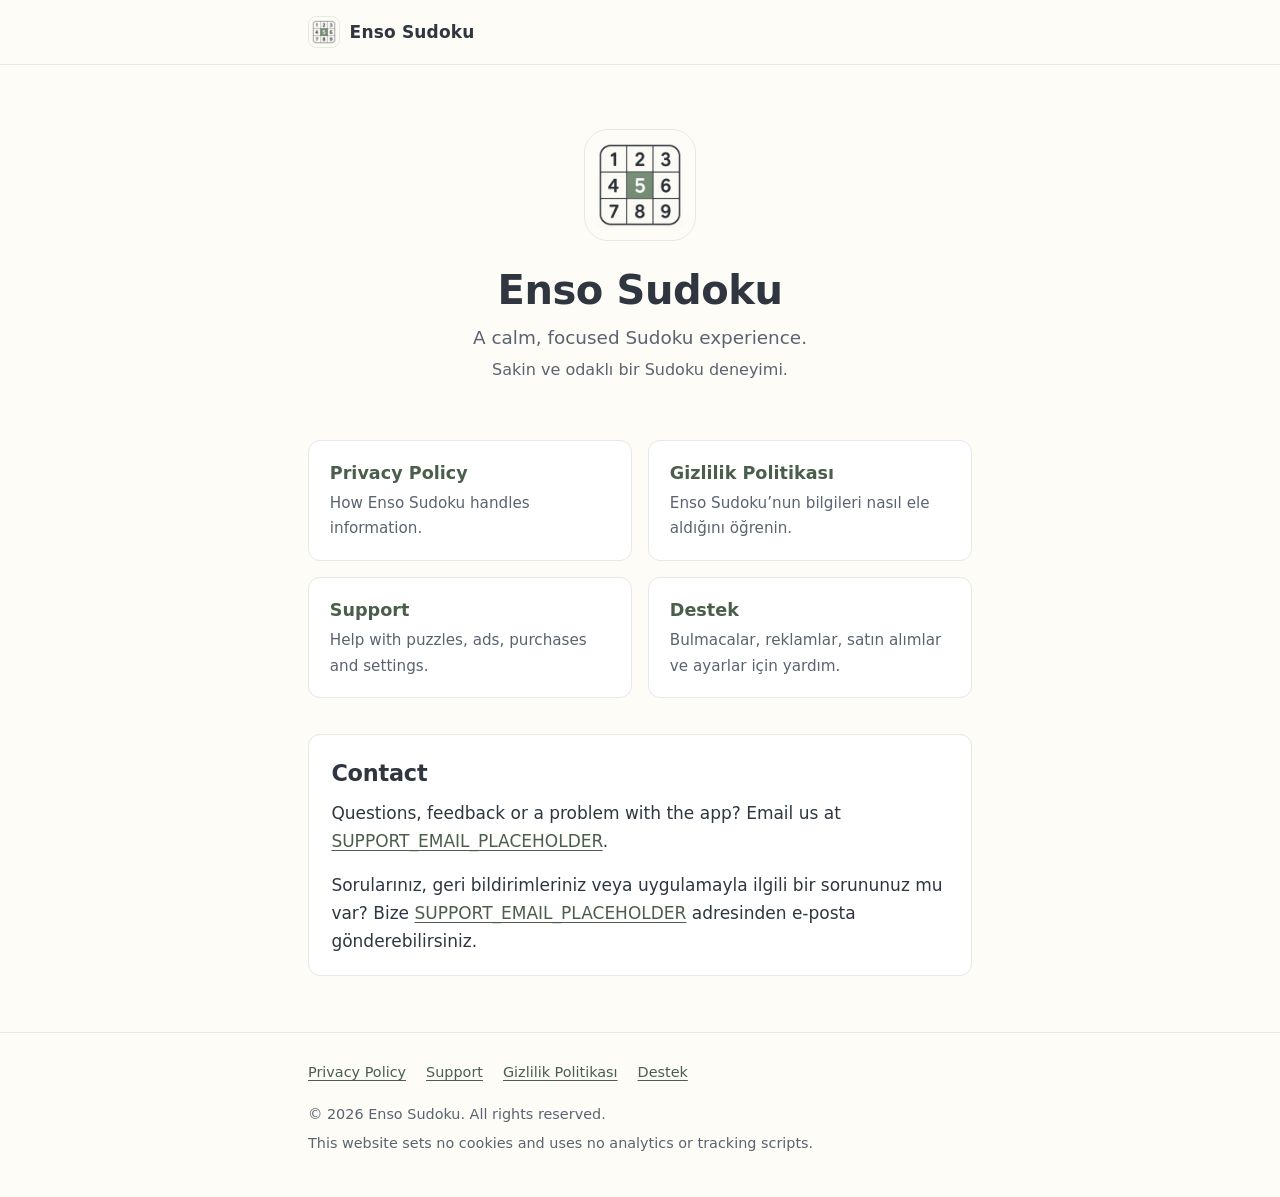
==== index.html @ 33f98cc6 "feat: launch Enso Sudoku support site Static GitHub Pages site with the public Privacy Policy and Su" ====
<!doctype html>
<html lang="en">
<head>
  <meta charset="utf-8">
  <meta name="viewport" content="width=device-width, initial-scale=1">
  <title>Enso Sudoku — Privacy &amp; Support</title>
  <meta name="description" content="Enso Sudoku is a calm, focused Sudoku experience. Find the Privacy Policy and Support pages in English and Turkish.">
  <link rel="canonical" href="https://ozturkbay.github.io/enso-sudoku-support/">
  <meta name="theme-color" content="#FDFCF7" media="(prefers-color-scheme: light)">
  <meta name="theme-color" content="#1F242B" media="(prefers-color-scheme: dark)">
  <link rel="icon" type="image/png" sizes="64x64" href="assets/images/favicon.png">
  <link rel="apple-touch-icon" href="assets/images/apple-touch-icon.png">
  <link rel="stylesheet" href="assets/css/styles.css">
</head>
<body>
  <a class="skip-link" href="#main">Skip to content</a>

  <header class="site-header">
    <div class="container">
      <a class="brand" href="./">
        <img src="assets/images/enso-icon.png" alt="" width="32" height="32">
        <span>Enso Sudoku</span>
      </a>
    </div>
  </header>

  <main id="main">
    <div class="container">
      <section class="hero" aria-labelledby="page-title">
        <img src="assets/images/enso-icon.png" alt="Enso Sudoku app icon" width="112" height="112">
        <h1 id="page-title">Enso Sudoku</h1>
        <p class="lead">A calm, focused Sudoku experience.</p>
        <p class="lead" lang="tr">Sakin ve odaklı bir Sudoku deneyimi.</p>
      </section>

      <nav aria-label="Policies and help">
        <ul class="card-grid">
          <li>
            <a class="link-card" href="privacy/">
              <span class="title">Privacy Policy</span>
              <span class="desc">How Enso Sudoku handles information.</span>
            </a>
          </li>
          <li lang="tr">
            <a class="link-card" href="privacy/tr/" hreflang="tr">
              <span class="title">Gizlilik Politikası</span>
              <span class="desc">Enso Sudoku’nun bilgileri nasıl ele aldığını öğrenin.</span>
            </a>
          </li>
          <li>
            <a class="link-card" href="support/">
              <span class="title">Support</span>
              <span class="desc">Help with puzzles, ads, purchases and settings.</span>
            </a>
          </li>
          <li lang="tr">
            <a class="link-card" href="support/tr/" hreflang="tr">
              <span class="title">Destek</span>
              <span class="desc">Bulmacalar, reklamlar, satın alımlar ve ayarlar için yardım.</span>
            </a>
          </li>
        </ul>
      </nav>

      <section class="card" aria-labelledby="contact-title">
        <h2 id="contact-title">Contact</h2>
        <p>Questions, feedback or a problem with the app? Email us at <a href="mailto:SUPPORT_EMAIL_PLACEHOLDER">SUPPORT_EMAIL_PLACEHOLDER</a>.</p>
        <p lang="tr">Sorularınız, geri bildirimleriniz veya uygulamayla ilgili bir sorununuz mu var? Bize <a href="mailto:SUPPORT_EMAIL_PLACEHOLDER">SUPPORT_EMAIL_PLACEHOLDER</a> adresinden e-posta gönderebilirsiniz.</p>
      </section>
    </div>
  </main>

  <footer class="site-footer">
    <div class="container">
      <nav aria-label="Footer">
        <ul>
          <li><a href="privacy/">Privacy Policy</a></li>
          <li><a href="support/">Support</a></li>
          <li lang="tr"><a href="privacy/tr/" hreflang="tr">Gizlilik Politikası</a></li>
          <li lang="tr"><a href="support/tr/" hreflang="tr">Destek</a></li>
        </ul>
      </nav>
      <p>&copy; 2026 Enso Sudoku. All rights reserved.</p>
      <p>This website sets no cookies and uses no analytics or tracking scripts.</p>
    </div>
  </footer>
</body>
</html>
---- assets/css/styles.css ----
/* Enso Sudoku — support site
   Plain CSS, system fonts, no external resources. */

:root {
  /* Brand */
  --sage: #7a8f7a;
  --charcoal: #2f3640;
  --ivory: #fdfcf7;
  --mist: #e7e9e5;

  /* Roles (light) */
  --bg: var(--ivory);
  --surface: #ffffff;
  --text: var(--charcoal);
  --text-muted: #5b6370;
  --border: var(--mist);
  --accent: var(--sage);
  --accent-strong: #4a5e4b; /* sage darkened for text-level contrast */
  --accent-soft: #eef1ec;
  --focus: #4a5e4b;

  --radius: 12px;
  --radius-sm: 8px;
  --measure: 44rem;
  --gutter: 1.25rem;

  --font: -apple-system, BlinkMacSystemFont, "Segoe UI", system-ui, Roboto,
    "Helvetica Neue", Arial, sans-serif;

  color-scheme: light dark;
}

@media (prefers-color-scheme: dark) {
  :root {
    --bg: #1f242b;
    --surface: #2a3038;
    --text: #ecede8;
    --text-muted: #b4b9b1;
    --border: #3a414b;
    --accent: #7a8f7a;
    --accent-strong: #a9bba9;
    --accent-soft: #283029;
    --focus: #a9bba9;
  }
}

*,
*::before,
*::after {
  box-sizing: border-box;
}

html {
  -webkit-text-size-adjust: 100%;
  text-size-adjust: 100%;
}

body {
  margin: 0;
  background: var(--bg);
  color: var(--text);
  font-family: var(--font);
  font-size: 1.0625rem;
  line-height: 1.65;
  overflow-wrap: break-word;
}

img {
  max-width: 100%;
  height: auto;
  display: block;
}

/* Links & focus */

a {
  color: var(--accent-strong);
  text-decoration: underline;
  text-decoration-thickness: 1px;
  text-underline-offset: 0.18em;
}

a:hover {
  text-decoration-thickness: 2px;
}

:focus-visible {
  outline: 3px solid var(--focus);
  outline-offset: 3px;
  border-radius: 4px;
}

.skip-link {
  position: absolute;
  left: 1rem;
  top: -100px;
  background: var(--surface);
  color: var(--text);
  padding: 0.6rem 1rem;
  border: 1px solid var(--border);
  border-radius: var(--radius-sm);
  z-index: 10;
}

.skip-link:focus {
  top: 1rem;
}

/* Layout */

.container {
  width: 100%;
  max-width: var(--measure);
  margin: 0 auto;
  padding: 0 var(--gutter);
}

.site-header {
  border-bottom: 1px solid var(--border);
}

.site-header .container {
  display: flex;
  align-items: center;
  justify-content: space-between;
  gap: 1rem;
  min-height: 4rem;
}

.brand {
  display: inline-flex;
  align-items: center;
  gap: 0.6rem;
  color: var(--text);
  font-weight: 600;
  text-decoration: none;
  letter-spacing: 0.01em;
}

.brand img {
  width: 32px;
  height: 32px;
  border-radius: 8px;
  border: 1px solid var(--border);
}

.lang-switch {
  font-size: 0.95rem;
  white-space: nowrap;
}

main {
  padding: 2.5rem 0 3.5rem;
}

.site-footer {
  border-top: 1px solid var(--border);
  color: var(--text-muted);
  font-size: 0.9rem;
  padding: 1.75rem 0 2.25rem;
}

.site-footer p {
  margin: 0.35rem 0;
}

.site-footer nav ul {
  list-style: none;
  margin: 0 0 0.75rem;
  padding: 0;
  display: flex;
  flex-wrap: wrap;
  gap: 0.4rem 1.25rem;
}

/* Typography */

h1,
h2,
h3 {
  line-height: 1.25;
  letter-spacing: -0.01em;
  color: var(--text);
}

h1 {
  font-size: clamp(1.9rem, 1.4rem + 2.2vw, 2.5rem);
  font-weight: 650;
  margin: 0 0 0.5rem;
}

h2 {
  font-size: 1.4rem;
  font-weight: 620;
  margin: 2.75rem 0 0.75rem;
  padding-top: 0.25rem;
}

h3 {
  font-size: 1.1rem;
  font-weight: 620;
  margin: 1.75rem 0 0.4rem;
}

p,
ul,
ol {
  margin: 0 0 1rem;
}

ul,
ol {
  padding-left: 1.35rem;
}

li {
  margin-bottom: 0.35rem;
}

strong {
  font-weight: 620;
}

.lead {
  font-size: 1.15rem;
  color: var(--text-muted);
  margin-bottom: 1.25rem;
}

.meta {
  color: var(--text-muted);
  font-size: 0.95rem;
  margin-bottom: 2rem;
}

.muted {
  color: var(--text-muted);
}

code,
kbd {
  font-family: ui-monospace, SFMono-Regular, Menlo, Consolas, monospace;
  font-size: 0.9em;
}

/* Section anchors land below the top edge */
[id] {
  scroll-margin-top: 1.25rem;
}

/* Hero (home) */

.hero {
  text-align: center;
  padding: 1.5rem 0 1rem;
}

.hero img {
  width: 112px;
  height: 112px;
  margin: 0 auto 1.5rem;
  border-radius: 24px;
  border: 1px solid var(--border);
}

.hero .lead {
  margin: 0 auto 0.25rem;
  max-width: 30rem;
}

.hero .lead[lang] {
  font-size: 1rem;
}

/* Cards */

.card {
  background: var(--surface);
  border: 1px solid var(--border);
  border-radius: var(--radius);
  padding: 1.25rem 1.4rem;
}

.card > :first-child {
  margin-top: 0;
}

.card > :last-child {
  margin-bottom: 0;
}

.card-grid {
  display: grid;
  grid-template-columns: repeat(2, minmax(0, 1fr));
  gap: 1rem;
  margin: 2.25rem 0;
  padding: 0;
  list-style: none;
}

.card-grid li {
  margin: 0;
}

.link-card {
  display: block;
  height: 100%;
  background: var(--surface);
  border: 1px solid var(--border);
  border-radius: var(--radius);
  padding: 1.15rem 1.3rem;
  color: var(--text);
  text-decoration: none;
  transition: border-color 0.15s ease;
}

.link-card:hover {
  border-color: var(--accent);
}

.link-card .title {
  display: block;
  font-weight: 620;
  font-size: 1.1rem;
  color: var(--accent-strong);
}

.link-card .desc {
  display: block;
  color: var(--text-muted);
  font-size: 0.95rem;
  margin-top: 0.2rem;
}

.summary {
  background: var(--accent-soft);
  border-color: transparent;
  border-left: 4px solid var(--accent);
  border-radius: var(--radius-sm);
  margin: 0 0 2rem;
}

.summary h2 {
  margin-top: 0;
  font-size: 1.15rem;
}

.summary ul {
  margin-bottom: 0;
}

.note {
  border-left: 4px solid var(--accent);
  background: var(--surface);
  border-top: 1px solid var(--border);
  border-right: 1px solid var(--border);
  border-bottom: 1px solid var(--border);
  border-radius: var(--radius-sm);
  padding: 0.9rem 1.1rem;
  margin: 1rem 0 1.25rem;
}

.note > :last-child {
  margin-bottom: 0;
}

.contact {
  margin-top: 2.5rem;
}

/* Table of contents */

.toc {
  margin: 0 0 2rem;
}

.card + .toc {
  margin-top: 2rem;
}

.toc h2 {
  font-size: 1rem;
  margin: 0 0 0.5rem;
  color: var(--text-muted);
  font-weight: 600;
}

.toc ol,
.toc ul {
  margin: 0;
  columns: 2;
  column-gap: 2rem;
}

.toc li {
  break-inside: avoid;
  margin-bottom: 0.25rem;
  font-size: 0.97rem;
}

/* Data table (privacy) */

.table-wrap {
  overflow-x: auto;
  margin: 0 0 1.25rem;
  border: 1px solid var(--border);
  border-radius: var(--radius-sm);
}

table {
  border-collapse: collapse;
  width: 100%;
  font-size: 0.95rem;
  background: var(--surface);
}

th,
td {
  text-align: left;
  vertical-align: top;
  padding: 0.7rem 0.85rem;
  border-bottom: 1px solid var(--border);
}

tr:last-child td {
  border-bottom: 0;
}

caption {
  caption-side: top;
  text-align: left;
  padding: 0.6rem 0.85rem;
  font-size: 0.9rem;
  color: var(--text-muted);
  background: var(--surface);
  border-bottom: 1px solid var(--border);
}

th {
  font-weight: 620;
  background: var(--accent-soft);
}

/* Support topics */

.topic {
  margin: 0 0 1rem;
}

.topic h3 {
  margin-top: 0;
}

.path {
  font-weight: 600;
}

/* Small screens */

@media (max-width: 560px) {
  :root {
    --gutter: 1rem;
  }

  body {
    font-size: 1rem;
  }

  main {
    padding-top: 1.75rem;
  }

  .card-grid {
    grid-template-columns: 1fr;
  }

  .toc ol,
  .toc ul {
    columns: 1;
  }

  .brand span {
    font-size: 0.98rem;
  }
}

@media (prefers-reduced-motion: reduce) {
  *,
  *::before,
  *::after {
    transition: none !important;
    animation: none !important;
    scroll-behavior: auto !important;
  }
}

@media print {
  .site-header,
  .site-footer,
  .skip-link,
  .toc {
    display: none;
  }

  body {
    background: #fff;
    color: #000;
  }
}
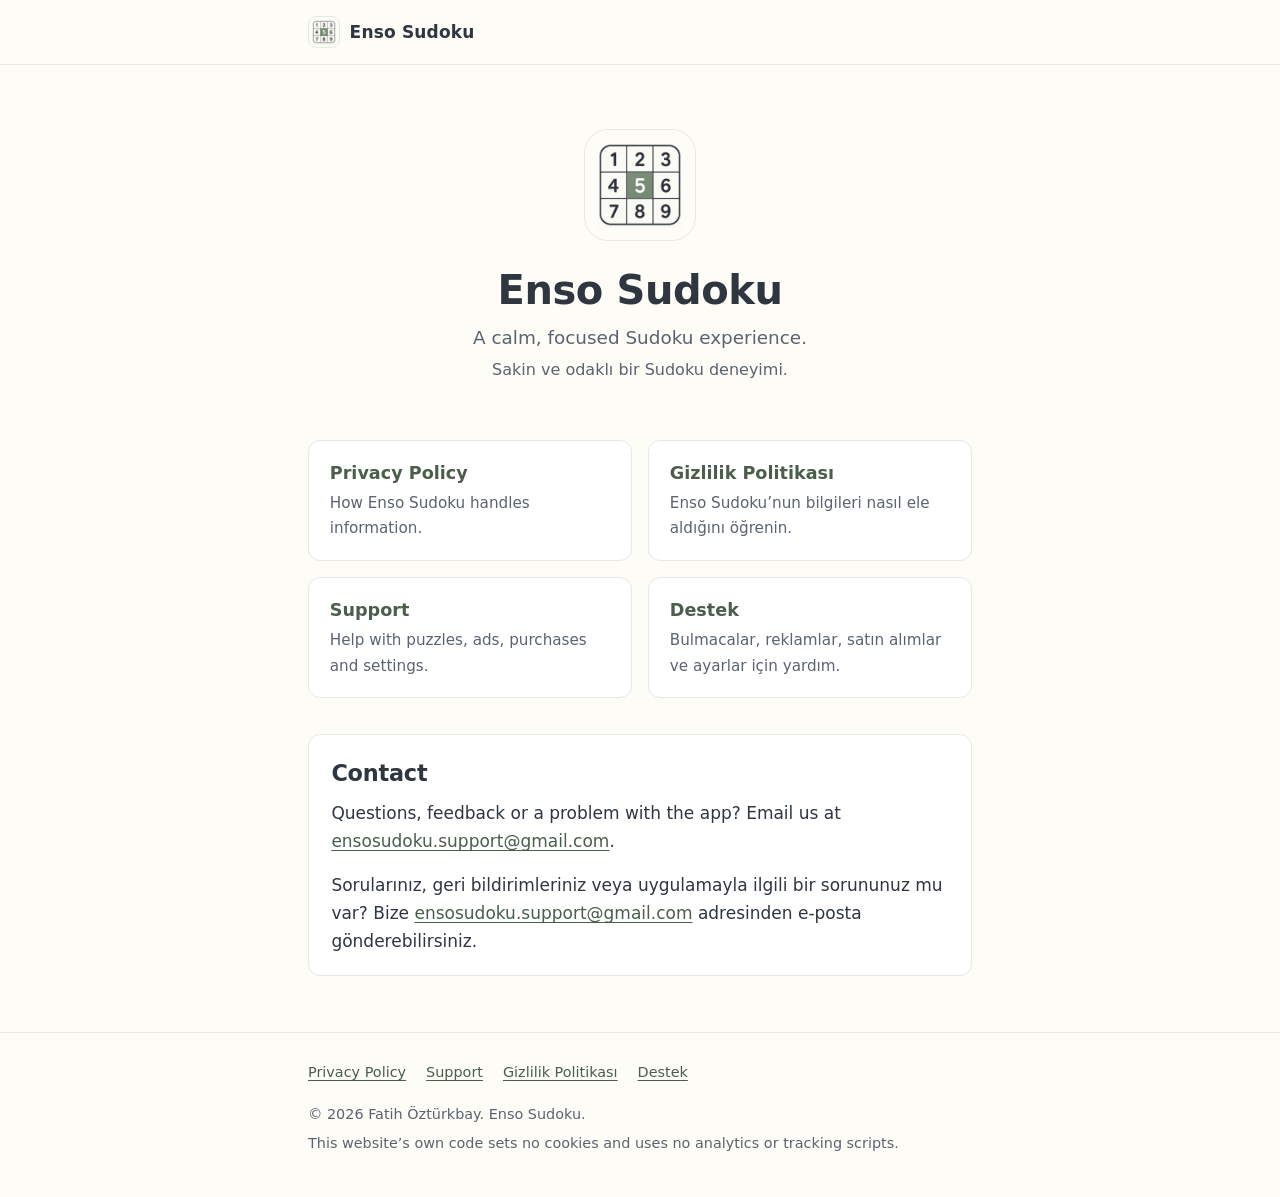
==== commit 360369f5: "fix: finalize Enso Sudoku support and privacy details - Replace the support email placeholder with e" ====
--- a/index.html
+++ b/index.html
@@ -64,8 +64,8 @@
 
       <section class="card" aria-labelledby="contact-title">
         <h2 id="contact-title">Contact</h2>
-        <p>Questions, feedback or a problem with the app? Email us at <a href="mailto:SUPPORT_EMAIL_PLACEHOLDER">SUPPORT_EMAIL_PLACEHOLDER</a>.</p>
-        <p lang="tr">Sorularınız, geri bildirimleriniz veya uygulamayla ilgili bir sorununuz mu var? Bize <a href="mailto:SUPPORT_EMAIL_PLACEHOLDER">SUPPORT_EMAIL_PLACEHOLDER</a> adresinden e-posta gönderebilirsiniz.</p>
+        <p>Questions, feedback or a problem with the app? Email us at <a href="mailto:ensosudoku.support@gmail.com">ensosudoku.support@gmail.com</a>.</p>
+        <p lang="tr">Sorularınız, geri bildirimleriniz veya uygulamayla ilgili bir sorununuz mu var? Bize <a href="mailto:ensosudoku.support@gmail.com">ensosudoku.support@gmail.com</a> adresinden e-posta gönderebilirsiniz.</p>
       </section>
     </div>
   </main>
@@ -80,8 +80,8 @@
           <li lang="tr"><a href="support/tr/" hreflang="tr">Destek</a></li>
         </ul>
       </nav>
-      <p>&copy; 2026 Enso Sudoku. All rights reserved.</p>
-      <p>This website sets no cookies and uses no analytics or tracking scripts.</p>
+      <p>&copy; 2026 Fatih Öztürkbay. Enso Sudoku.</p>
+      <p>This website’s own code sets no cookies and uses no analytics or tracking scripts.</p>
     </div>
   </footer>
 </body>
